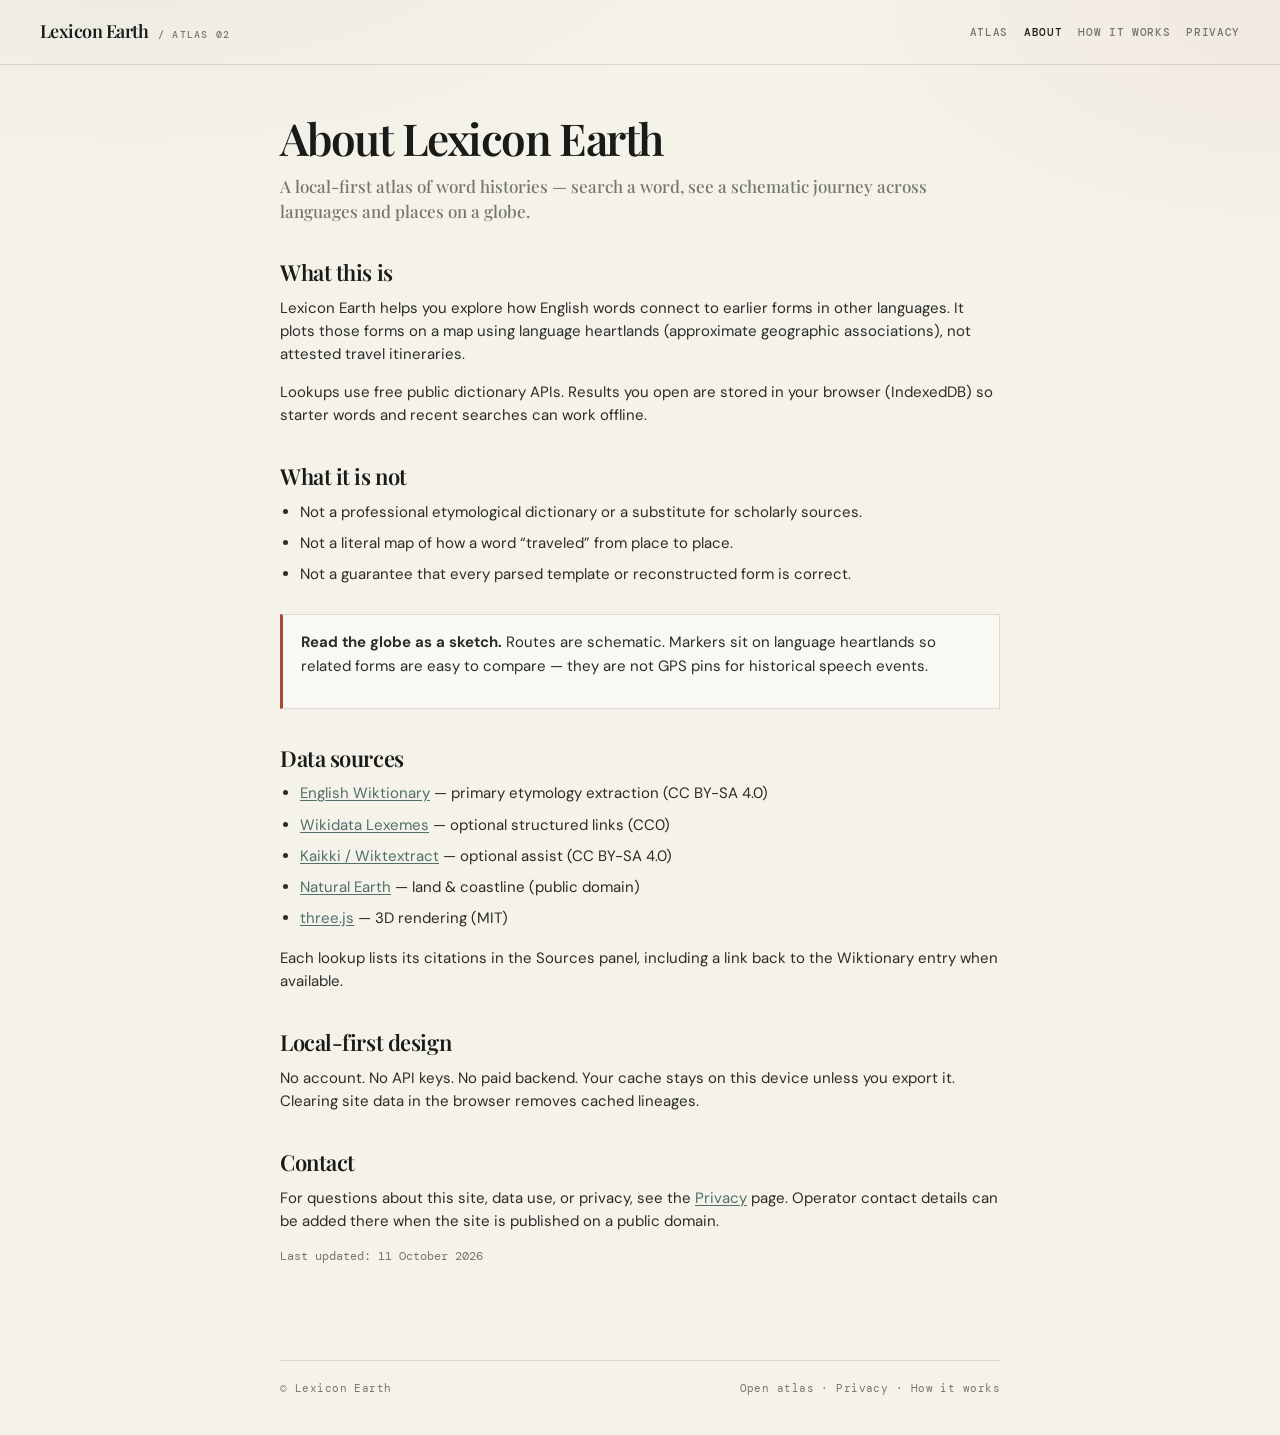
==== about.html @ 142d1b80 "Initial commit: Lexicon Earth etymological atlas Local-first globe app with Wiktionary pipeline, PWA" ====
<!doctype html>
<html lang="en">
<head>
<meta charset="utf-8">
<meta name="viewport" content="width=device-width,initial-scale=1">
<meta name="theme-color" content="#f5f2e9">
<meta name="description" content="About Lexicon Earth — a local-first etymological globe for tracing words across languages and places.">
<title>About — Lexicon Earth</title>
<link rel="icon" href="./favicon.svg" type="image/svg+xml">
<link rel="manifest" href="./manifest.webmanifest">
<link rel="preconnect" href="https://fonts.googleapis.com">
<link rel="preconnect" href="https://fonts.gstatic.com" crossorigin>
<link href="https://fonts.googleapis.com/css2?family=DM+Mono:wght@400;500&family=DM+Sans:wght@400;500;600&family=Playfair+Display:ital,wght@0,500;0,600;1,500&display=swap" rel="stylesheet">
<link rel="stylesheet" href="./css/site.css">
</head>
<body>
<header class="site-header">
  <a class="site-brand" href="./index.html">Lexicon Earth <small>/ Atlas 02</small></a>
  <nav class="site-nav" aria-label="Site">
    <a href="./index.html">Atlas</a>
    <a href="./about.html" aria-current="page">About</a>
    <a href="./how-it-works.html">How it works</a>
    <a href="./privacy.html">Privacy</a>
  </nav>
</header>

<main class="site-main">
  <h1>About Lexicon Earth</h1>
  <p class="lede">A local-first atlas of word histories — search a word, see a schematic journey across languages and places on a globe.</p>

  <h2>What this is</h2>
  <p>Lexicon Earth helps you explore how English words connect to earlier forms in other languages. It plots those forms on a map using language heartlands (approximate geographic associations), not attested travel itineraries.</p>
  <p>Lookups use free public dictionary APIs. Results you open are stored in your browser (IndexedDB) so starter words and recent searches can work offline.</p>

  <h2>What it is not</h2>
  <ul>
    <li>Not a professional etymological dictionary or a substitute for scholarly sources.</li>
    <li>Not a literal map of how a word “traveled” from place to place.</li>
    <li>Not a guarantee that every parsed template or reconstructed form is correct.</li>
  </ul>

  <div class="callout">
    <p><strong>Read the globe as a sketch.</strong> Routes are schematic. Markers sit on language heartlands so related forms are easy to compare — they are not GPS pins for historical speech events.</p>
  </div>

  <h2>Data sources</h2>
  <ul>
    <li><a href="https://en.wiktionary.org/" rel="noopener" target="_blank">English Wiktionary</a> — primary etymology extraction (CC BY-SA 4.0)</li>
    <li><a href="https://www.wikidata.org/" rel="noopener" target="_blank">Wikidata Lexemes</a> — optional structured links (CC0)</li>
    <li><a href="https://kaikki.org/" rel="noopener" target="_blank">Kaikki / Wiktextract</a> — optional assist (CC BY-SA 4.0)</li>
    <li><a href="https://www.naturalearthdata.com/" rel="noopener" target="_blank">Natural Earth</a> — land &amp; coastline (public domain)</li>
    <li><a href="https://threejs.org/" rel="noopener" target="_blank">three.js</a> — 3D rendering (MIT)</li>
  </ul>
  <p>Each lookup lists its citations in the Sources panel, including a link back to the Wiktionary entry when available.</p>

  <h2>Local-first design</h2>
  <p>No account. No API keys. No paid backend. Your cache stays on this device unless you export it. Clearing site data in the browser removes cached lineages.</p>

  <h2>Contact</h2>
  <p>For questions about this site, data use, or privacy, see the <a href="./privacy.html">Privacy</a> page. Operator contact details can be added there when the site is published on a public domain.</p>

  <p class="note">Last updated: 11 October 2026</p>
</main>

<footer class="site-footer">
  <span>© Lexicon Earth</span>
  <span>
    <a href="./index.html">Open atlas</a> ·
    <a href="./privacy.html">Privacy</a> ·
    <a href="./how-it-works.html">How it works</a>
  </span>
</footer>
</body>
</html>
---- css/site.css ----
/* Shared styles for crawlable content pages (About, Privacy, How it works) */
:root {
  --paper: #f5f2e9;
  --ink: #191b19;
  --muted: #74766f;
  --line: rgba(25, 27, 25, 0.13);
  --accent: #a74a36;
  --teal: #4f6f6a;
  --serif: "Playfair Display", Georgia, serif;
  --sans: "DM Sans", system-ui, sans-serif;
  --mono: "DM Mono", monospace;
}

* { box-sizing: border-box; }

html, body {
  margin: 0;
  min-height: 100%;
}

body {
  background:
    radial-gradient(1200px 600px at 10% -10%, rgba(79, 111, 106, 0.08), transparent 55%),
    radial-gradient(900px 500px at 100% 0%, rgba(167, 74, 54, 0.06), transparent 50%),
    var(--paper);
  color: var(--ink);
  font-family: var(--sans);
  -webkit-font-smoothing: antialiased;
  line-height: 1.55;
}

a {
  color: var(--teal);
  text-underline-offset: 2px;
}

a:hover { color: var(--ink); }

.site-header {
  display: flex;
  align-items: center;
  justify-content: space-between;
  gap: 20px;
  padding: 22px clamp(18px, 4vw, 40px);
  border-bottom: 1px solid var(--line);
}

.site-brand {
  display: flex;
  align-items: baseline;
  gap: 10px;
  text-decoration: none;
  color: var(--ink);
  font: 600 18px/1.1 var(--serif);
  letter-spacing: -0.03em;
}

.site-brand small {
  font: 500 10px var(--mono);
  letter-spacing: 0.12em;
  text-transform: uppercase;
  color: var(--muted);
}

.site-nav {
  display: flex;
  flex-wrap: wrap;
  gap: 6px 16px;
  font: 500 11px var(--mono);
  letter-spacing: 0.06em;
  text-transform: uppercase;
}

.site-nav a {
  color: var(--muted);
  text-decoration: none;
}

.site-nav a:hover,
.site-nav a[aria-current="page"] {
  color: var(--ink);
}

.site-main {
  width: min(720px, calc(100% - 36px));
  margin: 0 auto;
  padding: 48px 0 80px;
}

.site-main h1 {
  margin: 0 0 12px;
  font: 600 clamp(32px, 5vw, 44px)/1.12 var(--serif);
  letter-spacing: -0.035em;
}

.site-main .lede {
  margin: 0 0 36px;
  font: 500 17px/1.45 var(--serif);
  color: var(--muted);
}

.site-main h2 {
  margin: 36px 0 10px;
  font: 600 22px/1.25 var(--serif);
  letter-spacing: -0.02em;
}

.site-main h3 {
  margin: 22px 0 8px;
  font: 500 12px var(--mono);
  letter-spacing: 0.1em;
  text-transform: uppercase;
  color: var(--muted);
}

.site-main p,
.site-main li {
  font-size: 15px;
  color: rgba(25, 27, 25, 0.92);
}

.site-main p { margin: 0 0 14px; }

.site-main ul,
.site-main ol {
  margin: 0 0 16px;
  padding-left: 1.25em;
}

.site-main li { margin-bottom: 8px; }

.site-main .note {
  font: 12px/1.55 var(--mono);
  color: var(--muted);
}

.site-main .callout {
  margin: 28px 0;
  padding: 16px 18px;
  border: 1px solid var(--line);
  border-left: 3px solid var(--accent);
  background: rgba(255, 255, 255, 0.45);
}

.site-footer {
  width: min(720px, calc(100% - 36px));
  margin: 0 auto 40px;
  padding-top: 20px;
  border-top: 1px solid var(--line);
  font: 11px var(--mono);
  letter-spacing: 0.04em;
  color: var(--muted);
  display: flex;
  flex-wrap: wrap;
  gap: 10px 18px;
  justify-content: space-between;
}

.site-footer a {
  color: var(--muted);
  text-decoration: none;
}

.site-footer a:hover { color: var(--ink); }

@media (max-width: 640px) {
  .site-header { flex-direction: column; align-items: flex-start; }
  .site-main { padding-top: 32px; }
}
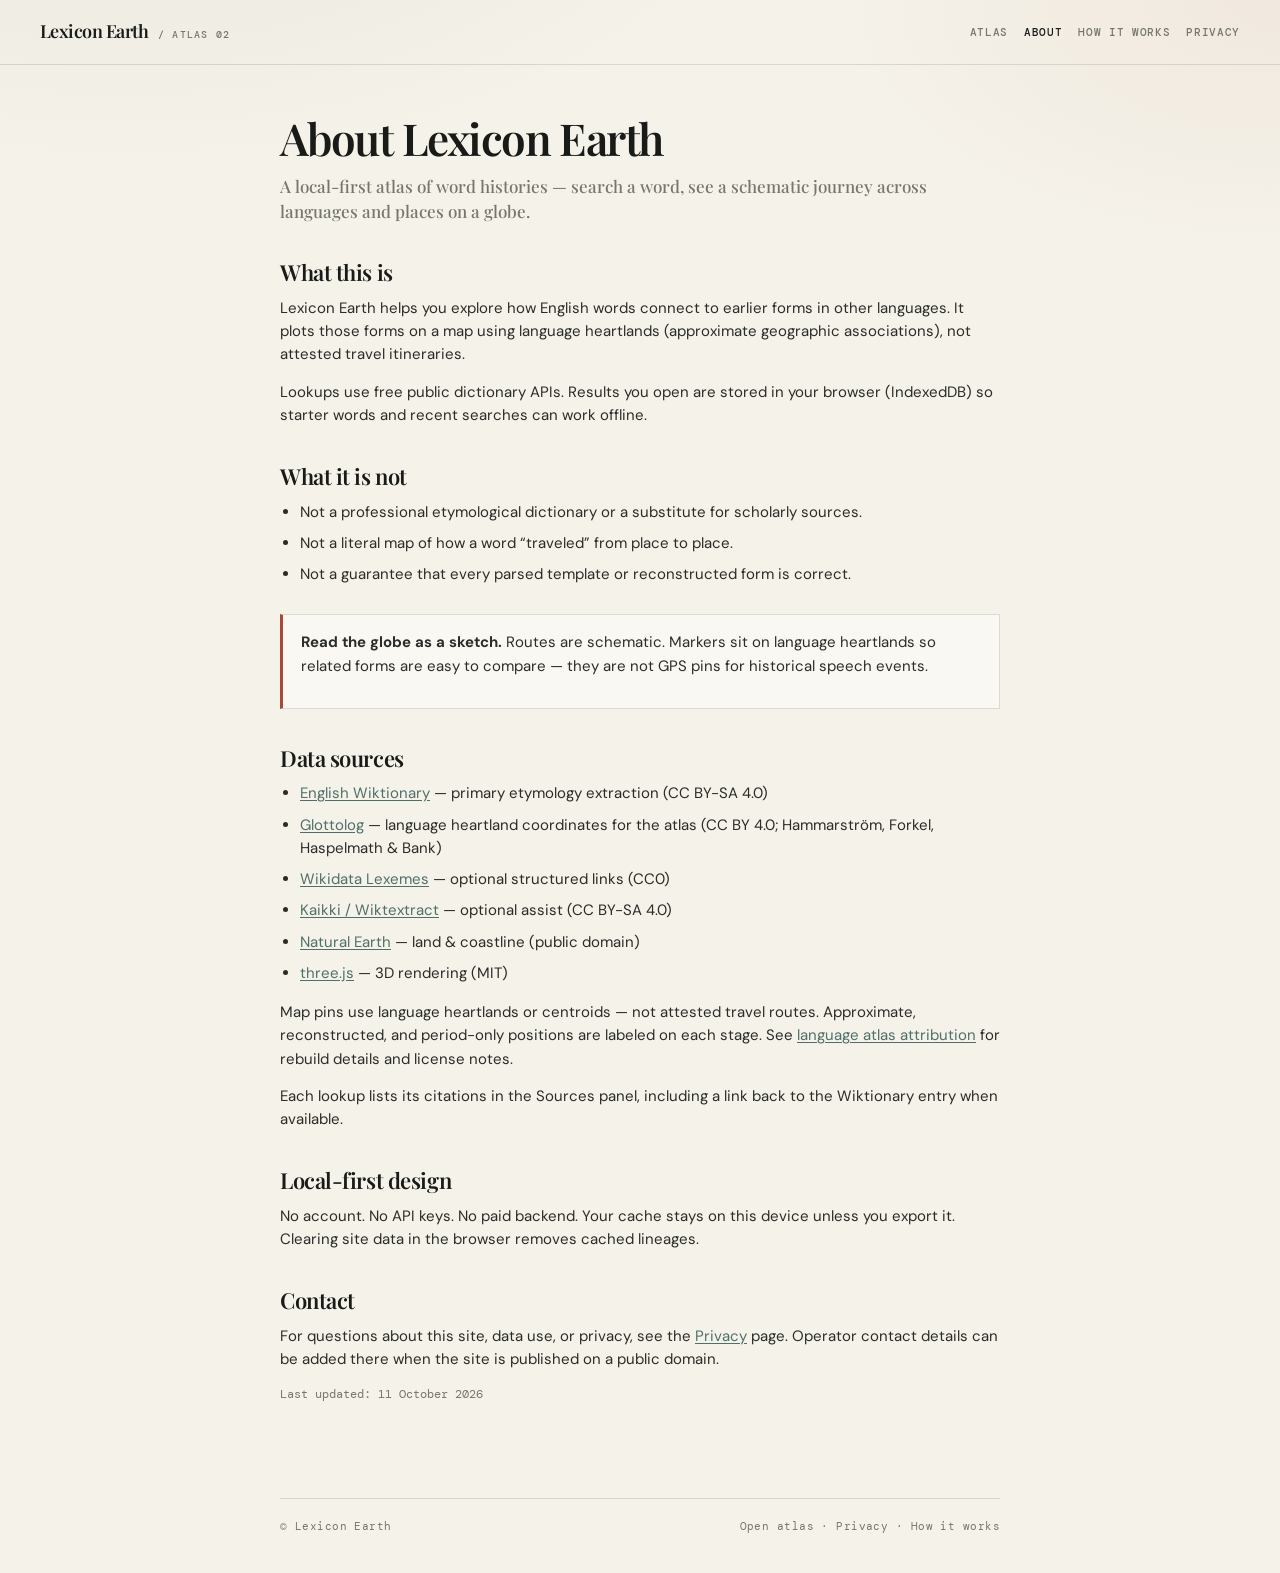
==== commit 53055ba4: "Ship language atlas, panel polish, and map UX fixes for GitHub Pages. Add Glottolog-backed atlas cov" ====
--- a/about.html
+++ b/about.html
@@ -46,11 +46,13 @@
   <h2>Data sources</h2>
   <ul>
     <li><a href="https://en.wiktionary.org/" rel="noopener" target="_blank">English Wiktionary</a> — primary etymology extraction (CC BY-SA 4.0)</li>
+    <li><a href="https://glottolog.org/" rel="noopener" target="_blank">Glottolog</a> — language heartland coordinates for the atlas (CC BY 4.0; Hammarström, Forkel, Haspelmath &amp; Bank)</li>
     <li><a href="https://www.wikidata.org/" rel="noopener" target="_blank">Wikidata Lexemes</a> — optional structured links (CC0)</li>
     <li><a href="https://kaikki.org/" rel="noopener" target="_blank">Kaikki / Wiktextract</a> — optional assist (CC BY-SA 4.0)</li>
     <li><a href="https://www.naturalearthdata.com/" rel="noopener" target="_blank">Natural Earth</a> — land &amp; coastline (public domain)</li>
     <li><a href="https://threejs.org/" rel="noopener" target="_blank">three.js</a> — 3D rendering (MIT)</li>
   </ul>
+  <p>Map pins use language heartlands or centroids — not attested travel routes. Approximate, reconstructed, and period-only positions are labeled on each stage. See <a href="./data/ATTRIBUTION-languages.md">language atlas attribution</a> for rebuild details and license notes.</p>
   <p>Each lookup lists its citations in the Sources panel, including a link back to the Wiktionary entry when available.</p>
 
   <h2>Local-first design</h2>
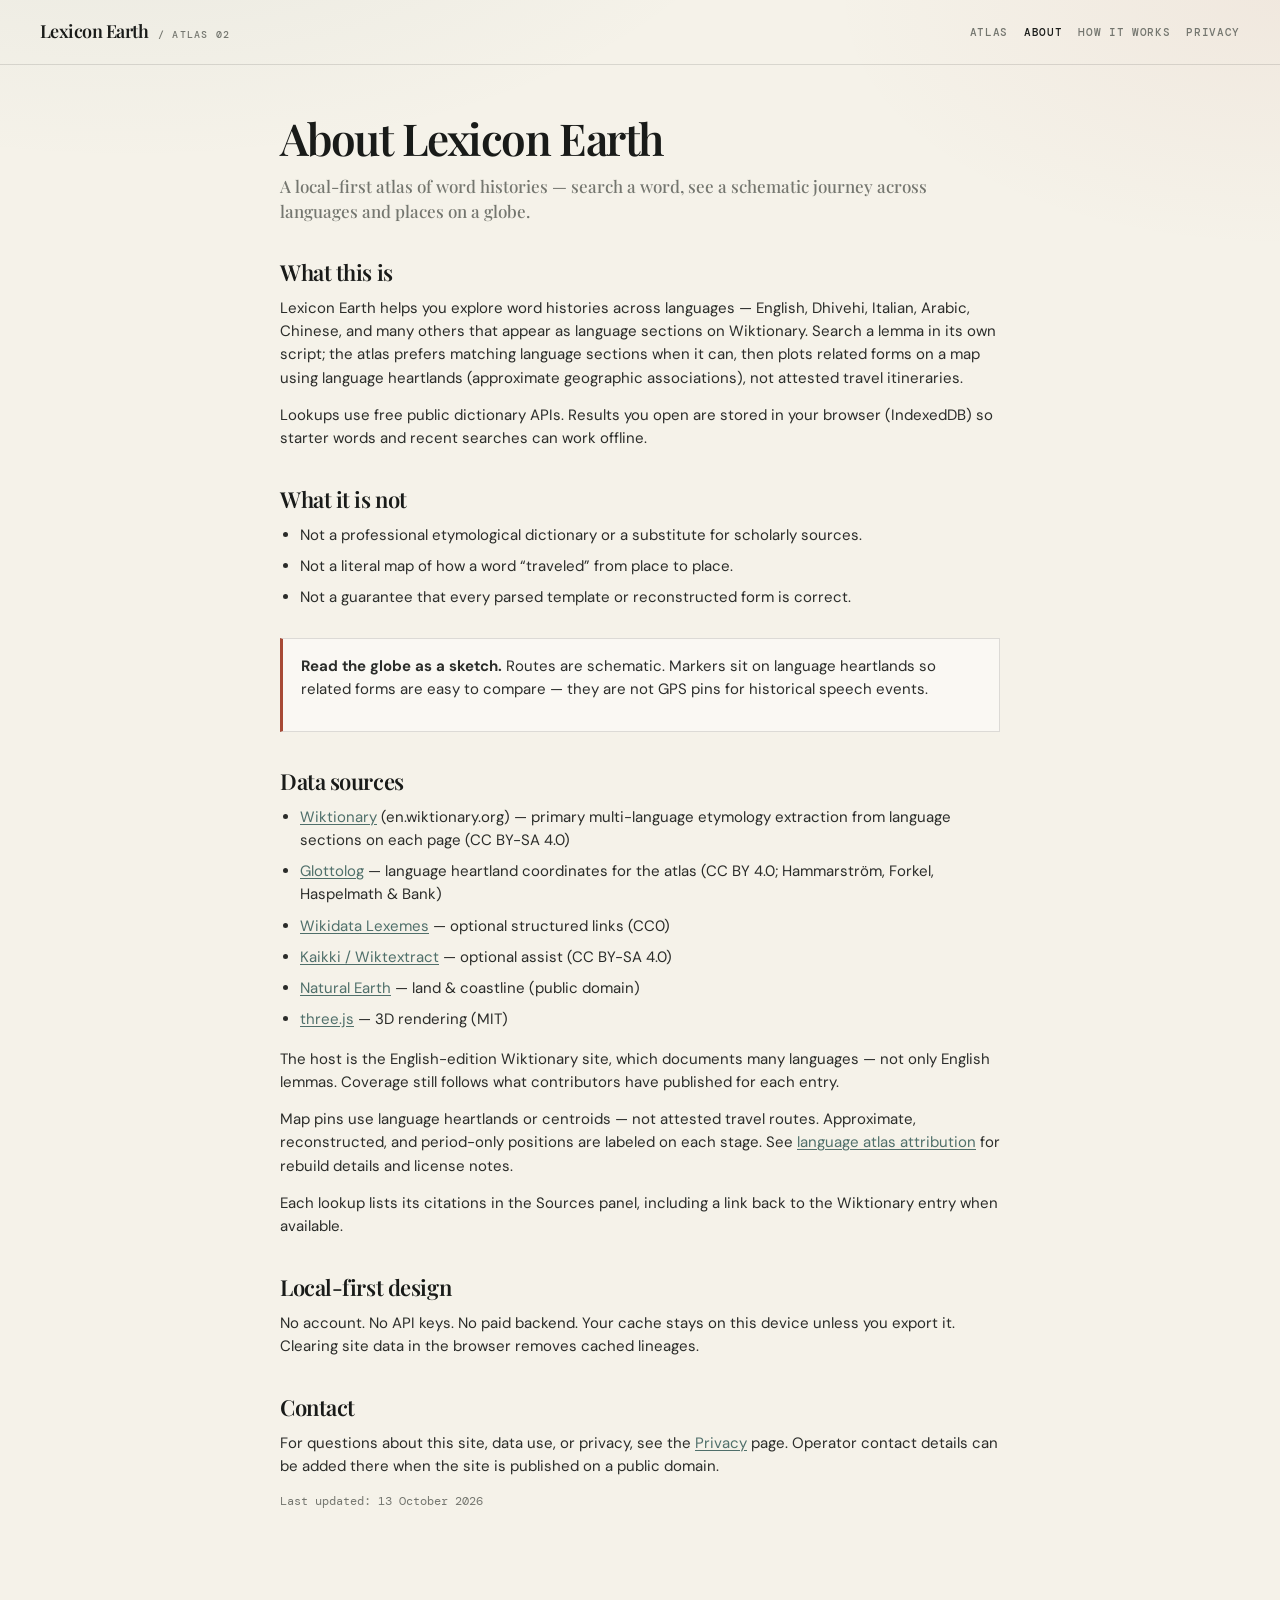
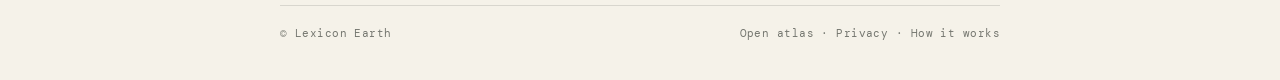
==== commit 38eba0f6: "Update site copy for multi-language search, not English-only. About, How it works, and README now de" ====
--- a/about.html
+++ b/about.html
@@ -4,7 +4,7 @@
 <meta charset="utf-8">
 <meta name="viewport" content="width=device-width,initial-scale=1">
 <meta name="theme-color" content="#f5f2e9">
-<meta name="description" content="About Lexicon Earth — a local-first etymological globe for tracing words across languages and places.">
+<meta name="description" content="About Lexicon Earth — a local-first etymological globe for tracing words across many languages and scripts.">
 <title>About — Lexicon Earth</title>
 <link rel="icon" href="./favicon.svg" type="image/svg+xml">
 <link rel="manifest" href="./manifest.webmanifest">
@@ -29,7 +29,7 @@
   <p class="lede">A local-first atlas of word histories — search a word, see a schematic journey across languages and places on a globe.</p>
 
   <h2>What this is</h2>
-  <p>Lexicon Earth helps you explore how English words connect to earlier forms in other languages. It plots those forms on a map using language heartlands (approximate geographic associations), not attested travel itineraries.</p>
+  <p>Lexicon Earth helps you explore word histories across languages — English, Dhivehi, Italian, Arabic, Chinese, and many others that appear as language sections on Wiktionary. Search a lemma in its own script; the atlas prefers matching language sections when it can, then plots related forms on a map using language heartlands (approximate geographic associations), not attested travel itineraries.</p>
   <p>Lookups use free public dictionary APIs. Results you open are stored in your browser (IndexedDB) so starter words and recent searches can work offline.</p>
 
   <h2>What it is not</h2>
@@ -45,13 +45,14 @@
 
   <h2>Data sources</h2>
   <ul>
-    <li><a href="https://en.wiktionary.org/" rel="noopener" target="_blank">English Wiktionary</a> — primary etymology extraction (CC BY-SA 4.0)</li>
+    <li><a href="https://en.wiktionary.org/" rel="noopener" target="_blank">Wiktionary</a> (en.wiktionary.org) — primary multi-language etymology extraction from language sections on each page (CC BY-SA 4.0)</li>
     <li><a href="https://glottolog.org/" rel="noopener" target="_blank">Glottolog</a> — language heartland coordinates for the atlas (CC BY 4.0; Hammarström, Forkel, Haspelmath &amp; Bank)</li>
     <li><a href="https://www.wikidata.org/" rel="noopener" target="_blank">Wikidata Lexemes</a> — optional structured links (CC0)</li>
     <li><a href="https://kaikki.org/" rel="noopener" target="_blank">Kaikki / Wiktextract</a> — optional assist (CC BY-SA 4.0)</li>
     <li><a href="https://www.naturalearthdata.com/" rel="noopener" target="_blank">Natural Earth</a> — land &amp; coastline (public domain)</li>
     <li><a href="https://threejs.org/" rel="noopener" target="_blank">three.js</a> — 3D rendering (MIT)</li>
   </ul>
+  <p>The host is the English-edition Wiktionary site, which documents many languages — not only English lemmas. Coverage still follows what contributors have published for each entry.</p>
   <p>Map pins use language heartlands or centroids — not attested travel routes. Approximate, reconstructed, and period-only positions are labeled on each stage. See <a href="./data/ATTRIBUTION-languages.md">language atlas attribution</a> for rebuild details and license notes.</p>
   <p>Each lookup lists its citations in the Sources panel, including a link back to the Wiktionary entry when available.</p>
 
@@ -61,7 +62,7 @@
   <h2>Contact</h2>
   <p>For questions about this site, data use, or privacy, see the <a href="./privacy.html">Privacy</a> page. Operator contact details can be added there when the site is published on a public domain.</p>
 
-  <p class="note">Last updated: 11 October 2026</p>
+  <p class="note">Last updated: 13 October 2026</p>
 </main>
 
 <footer class="site-footer">
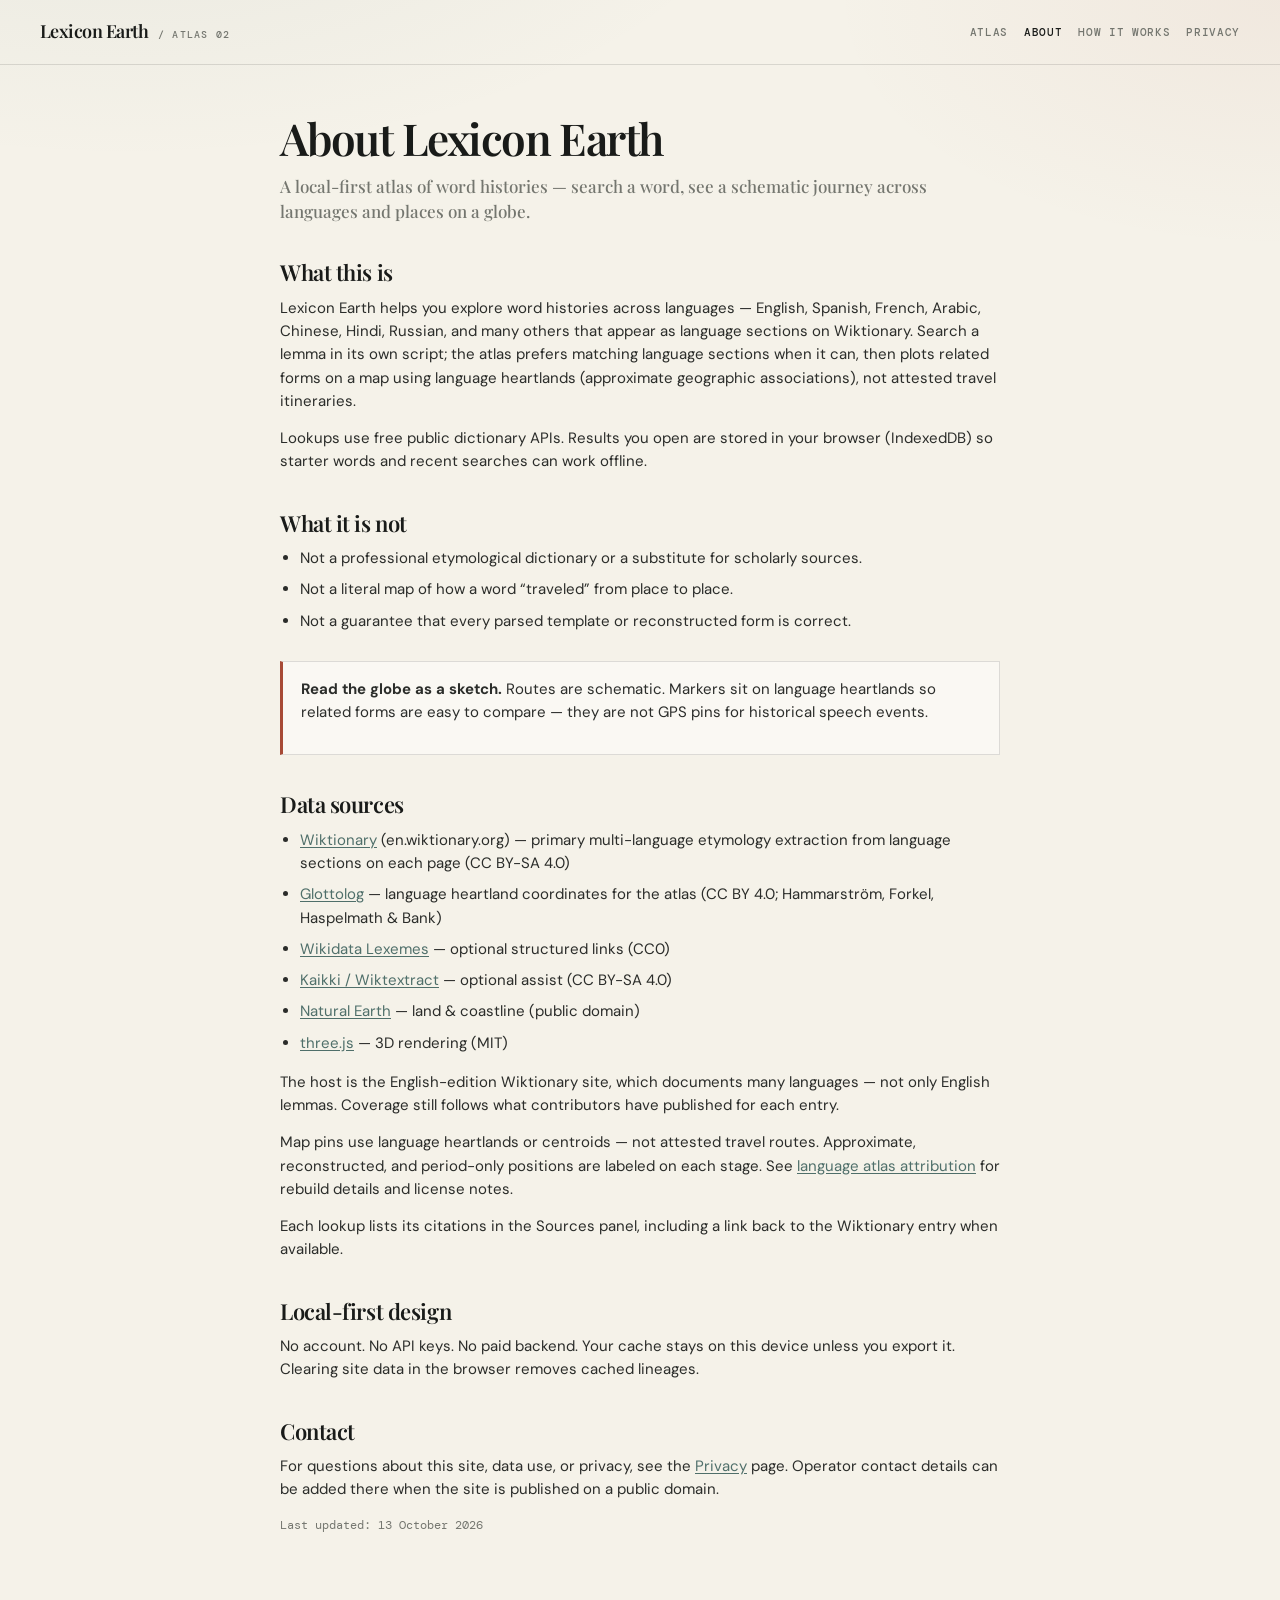
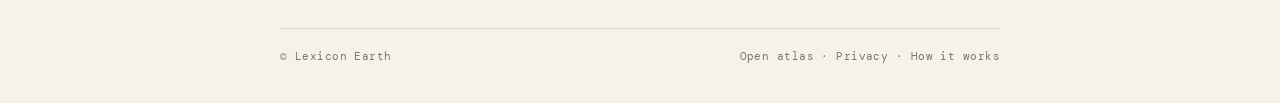
==== commit 6b9e8b54: "Use major world languages in About/How-it-works examples. Co-authored-by: Cursor <cursoragent@cursor" ====
--- a/about.html
+++ b/about.html
@@ -29,7 +29,7 @@
   <p class="lede">A local-first atlas of word histories — search a word, see a schematic journey across languages and places on a globe.</p>
 
   <h2>What this is</h2>
-  <p>Lexicon Earth helps you explore word histories across languages — English, Dhivehi, Italian, Arabic, Chinese, and many others that appear as language sections on Wiktionary. Search a lemma in its own script; the atlas prefers matching language sections when it can, then plots related forms on a map using language heartlands (approximate geographic associations), not attested travel itineraries.</p>
+  <p>Lexicon Earth helps you explore word histories across languages — English, Spanish, French, Arabic, Chinese, Hindi, Russian, and many others that appear as language sections on Wiktionary. Search a lemma in its own script; the atlas prefers matching language sections when it can, then plots related forms on a map using language heartlands (approximate geographic associations), not attested travel itineraries.</p>
   <p>Lookups use free public dictionary APIs. Results you open are stored in your browser (IndexedDB) so starter words and recent searches can work offline.</p>
 
   <h2>What it is not</h2>
